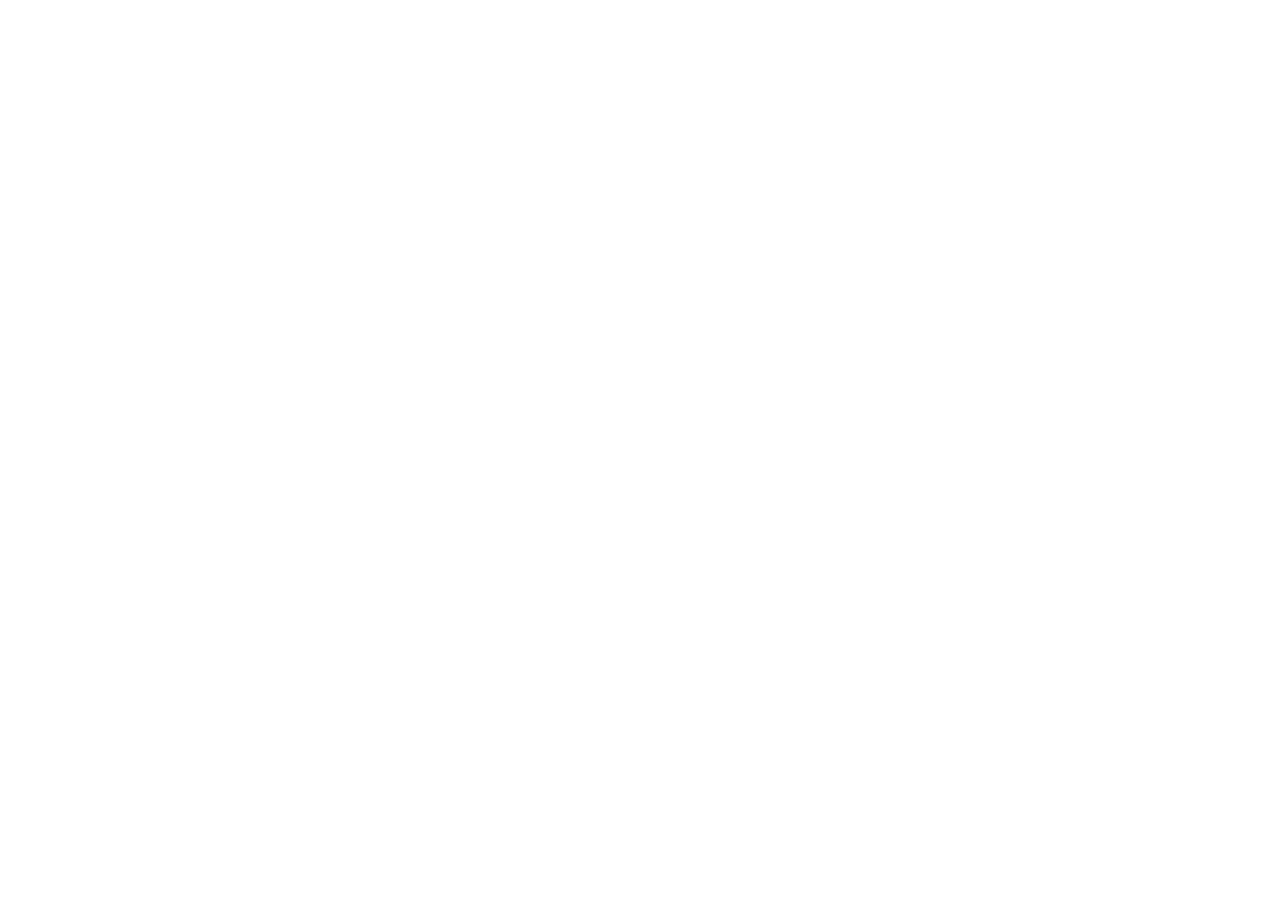
==== index.html @ bc51fc7c "Add files via upload" ====
<!DOCTYPE html>
<html>
  <head>
    <meta name="viewport" content="width=device-width, initial-scale=1.0, maximum-scale=1.0, user-scalable=0">
    <title>Request a Project!</title>
    <script async src="https://tally.so/widgets/embed.js"></script>
    <style>
      html, body { 
        margin: 0; 
        height: 100%; 
        overflow: hidden; 
      }
      iframe { 
        position: absolute; 
        top: 0; 
        right: 0; 
        bottom: 0; 
        left: 0; 
        border: 0; 
      }
    </style>
  </head>
  <body>
    <iframe 
      data-tally-src="https://tally.so/embed/wgBX2O"
      width="100%" 
      height="100%" 
      frameborder="0" 
      marginheight="0" 
      marginwidth="0" 
      title="Request a Project!">
    </iframe>
  </body>
</html>
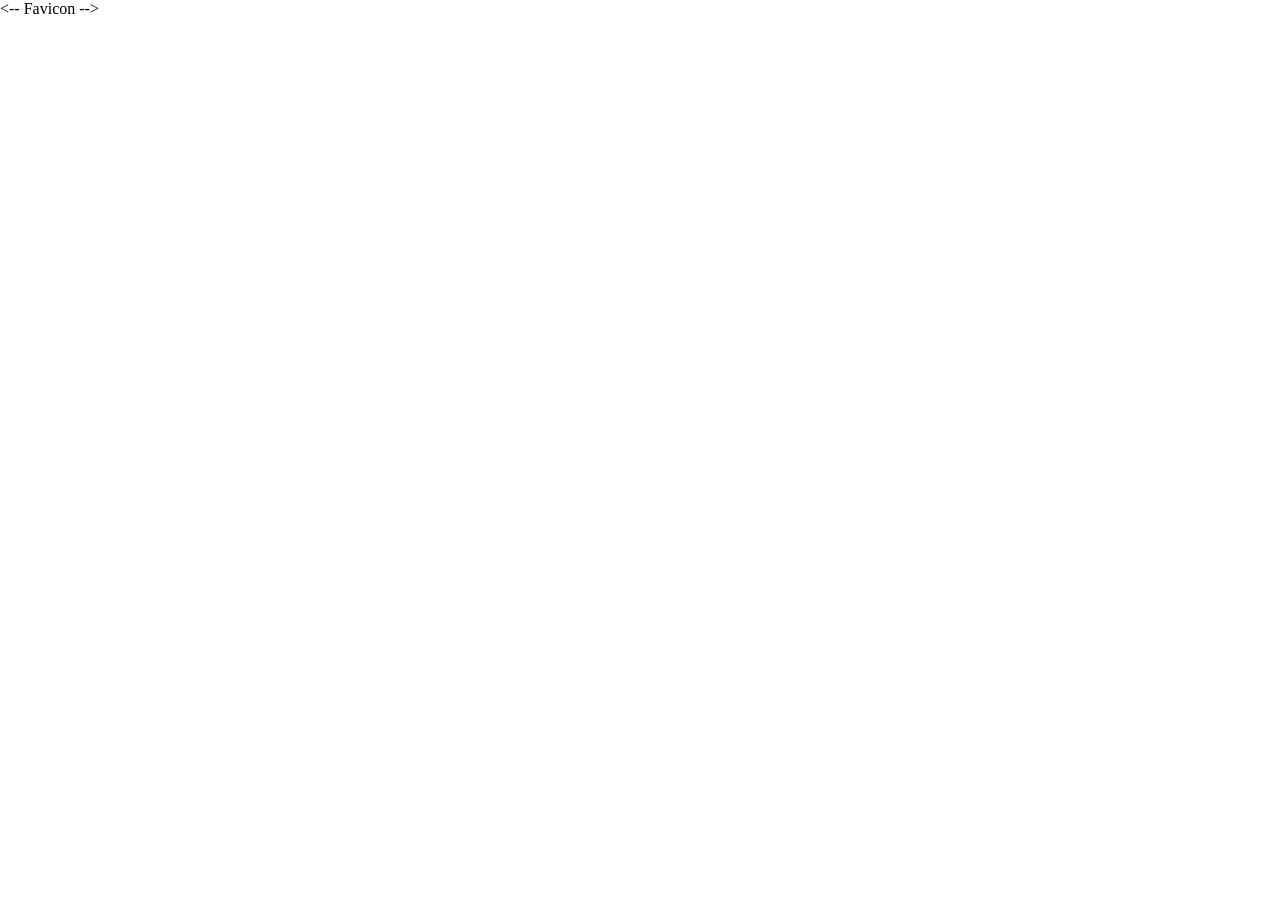
==== commit 9509f279: "index.html Tab Name Fix v2" ====
--- a/index.html
+++ b/index.html
@@ -2,7 +2,11 @@
 <html>
   <head>
     <meta name="viewport" content="width=device-width, initial-scale=1.0, maximum-scale=1.0, user-scalable=0">
-    <title>Request a Project!</title>
+    <title>Work with me!</title>
+
+    <-- Favicon -->
+    <link rel="icon" href="favicon.png" type="image/png">
+
     <script async src="https://tally.so/widgets/embed.js"></script>
     <style>
       html, body { 
@@ -28,7 +32,7 @@
       frameborder="0" 
       marginheight="0" 
       marginwidth="0" 
-      title="Request a Project!">
+      title="Work with me!">
     </iframe>
   </body>
-</html>+</html>
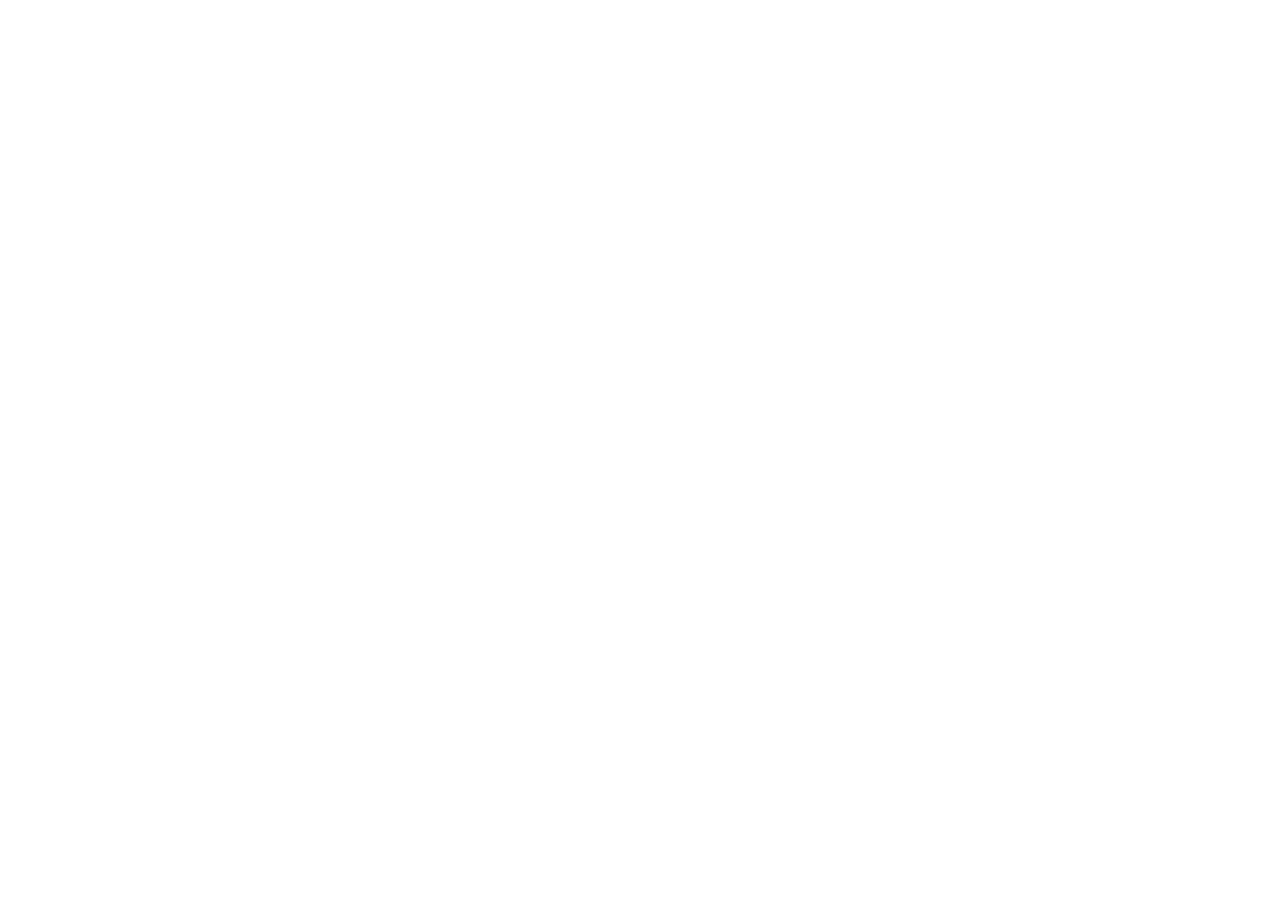
==== commit 66b17723: "index.html Tab name Fix v3" ====
--- a/index.html
+++ b/index.html
@@ -4,7 +4,7 @@
     <meta name="viewport" content="width=device-width, initial-scale=1.0, maximum-scale=1.0, user-scalable=0">
     <title>Work with me!</title>
 
-    <-- Favicon -->
+    <!-- Favicon -->
     <link rel="icon" href="favicon.png" type="image/png">
 
     <script async src="https://tally.so/widgets/embed.js"></script>
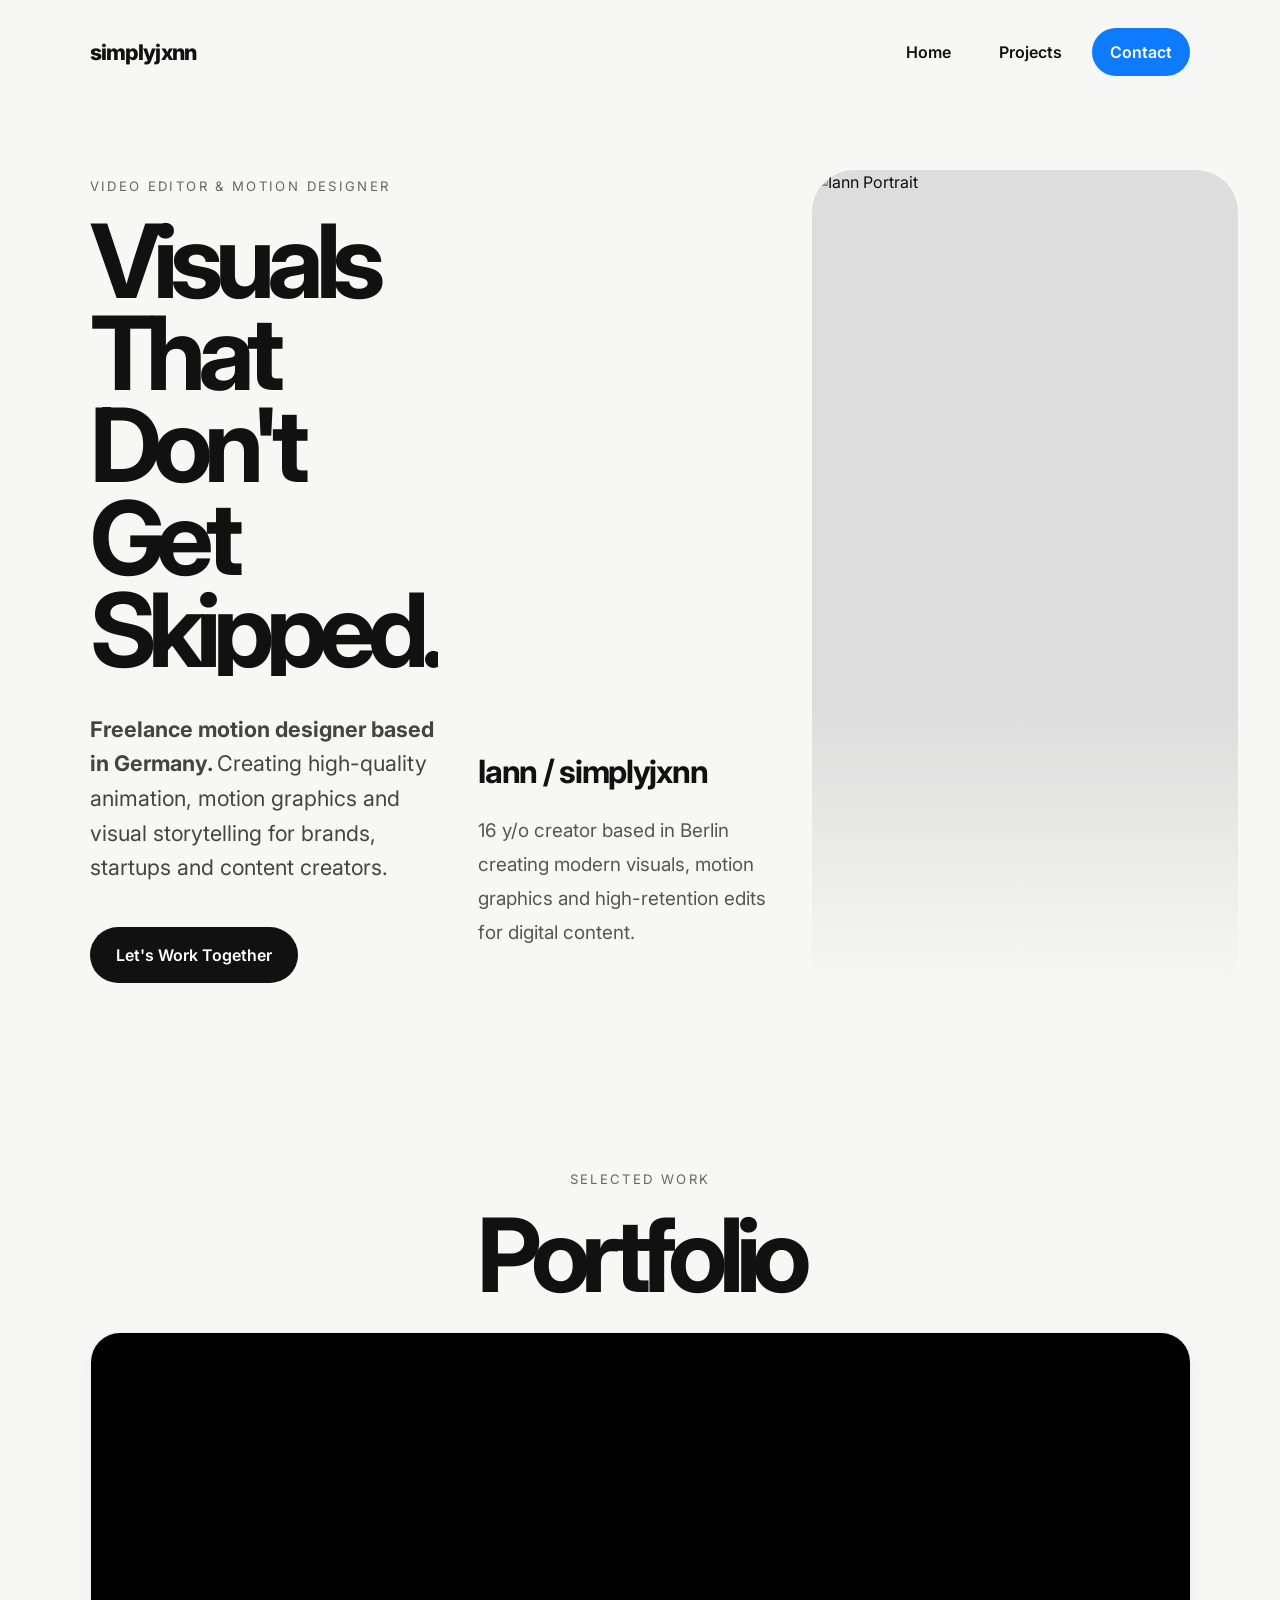
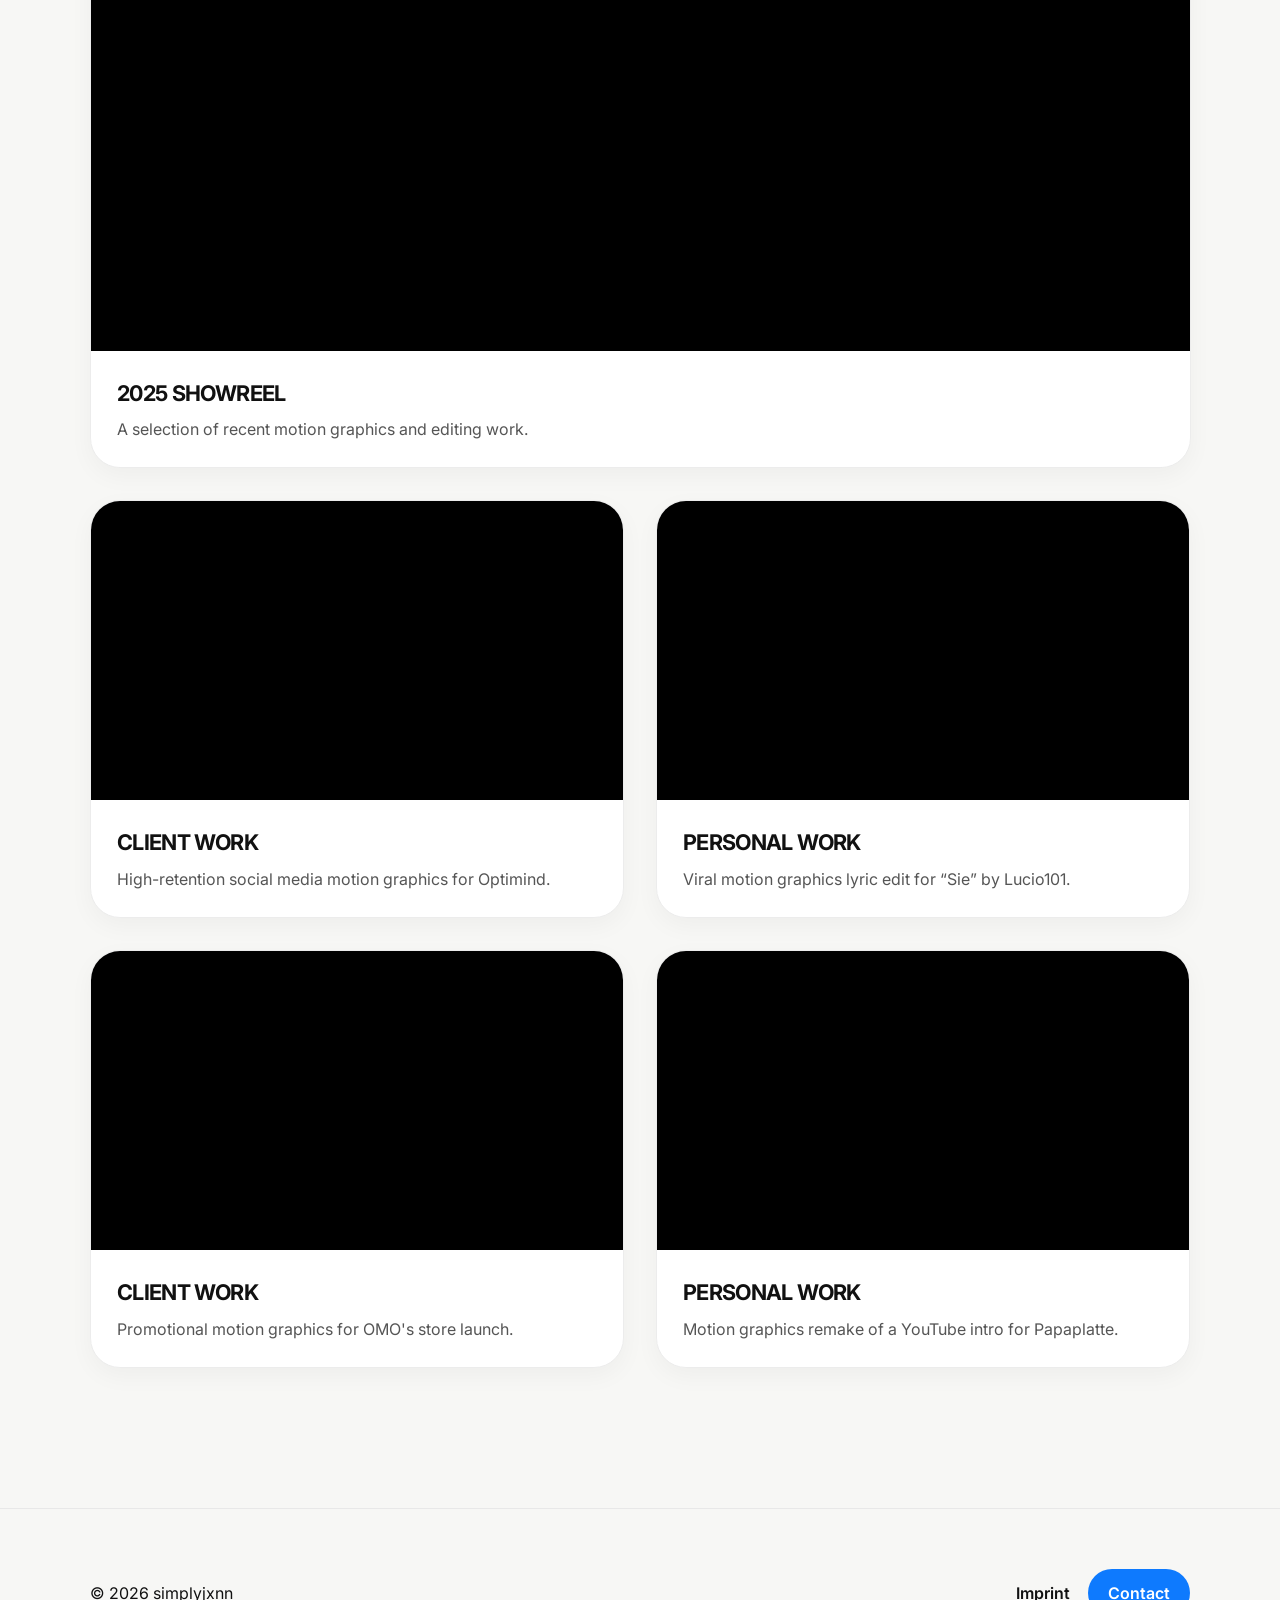
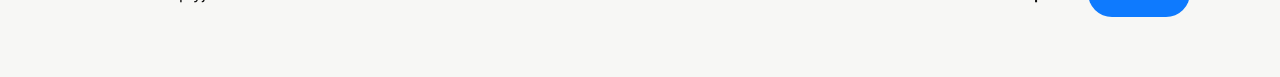
==== commit 3b0f2ae0: "Add files via upload" ====
--- a/index.html
+++ b/index.html
@@ -1,38 +1,400 @@
 <!DOCTYPE html>
-<html>
-  <head>
-    <meta name="viewport" content="width=device-width, initial-scale=1.0, maximum-scale=1.0, user-scalable=0">
-    <title>Work with me!</title>
-
-    <!-- Favicon -->
-    <link rel="icon" href="favicon.png" type="image/png">
-
-    <script async src="https://tally.so/widgets/embed.js"></script>
-    <style>
-      html, body { 
-        margin: 0; 
-        height: 100%; 
-        overflow: hidden; 
-      }
-      iframe { 
-        position: absolute; 
-        top: 0; 
-        right: 0; 
-        bottom: 0; 
-        left: 0; 
-        border: 0; 
-      }
-    </style>
-  </head>
-  <body>
-    <iframe 
-      data-tally-src="https://tally.so/embed/wgBX2O"
-      width="100%" 
-      height="100%" 
-      frameborder="0" 
-      marginheight="0" 
-      marginwidth="0" 
-      title="Work with me!">
-    </iframe>
-  </body>
-</html>
+<html lang="en">
+<head>
+
+  <meta charset="UTF-8" />
+
+  <meta
+    name="viewport"
+    content="width=device-width, initial-scale=1.0"
+  />
+
+  <!-- TITLE -->
+
+  <title>
+    simplyjxnn | Motion Graphics
+  </title>
+
+  <!-- SEO DESCRIPTION -->
+
+  <meta
+    name="description"
+    content="Freelance motion designer based in Germany. Creating high-quality animation, motion graphics and visual storytelling for brands, startups and content creators."
+  />
+
+  <!-- FAVICON -->
+
+  <link
+    rel="icon"
+    type="image/png"
+    href="images/favicon.png"
+  />
+
+  <!-- OPEN GRAPH -->
+
+  <meta
+    property="og:title"
+    content="Simplyjxnn | Motion Graphics"
+  />
+
+  <meta
+    property="og:description"
+    content="Freelance motion designer based in Germany. High-quality animation, motion graphics and visual storytelling for brands, startups and content creators."
+  />
+
+  <meta
+    property="og:image"
+    content="images/favicon.png"
+  />
+
+  <meta
+    property="og:type"
+    content="website"
+  />
+
+  <!-- STYLES -->
+
+  <link rel="stylesheet" href="styles.css" />
+
+  <!-- FONTS -->
+
+  <link rel="preconnect" href="https://fonts.googleapis.com">
+
+  <link rel="preconnect" href="https://fonts.gstatic.com" crossorigin>
+
+  <link
+    href="https://fonts.googleapis.com/css2?family=Inter:wght@400;500;600;700;800&display=swap"
+    rel="stylesheet"
+  >
+
+</head>
+
+<body>
+
+  <!-- LOADER -->
+
+  <div class="loader-wrapper">
+
+    <div class="loader-logo">
+      simplyjxnn
+    </div>
+
+  </div>
+
+  <!-- NAVBAR -->
+
+  <nav class="nav" id="navbar">
+
+    <a href="#top" class="logo">
+      simplyjxnn
+    </a>
+
+    <div class="nav-links">
+
+      <a href="#top">
+        Home
+      </a>
+
+      <a href="#projects">
+        Projects
+      </a>
+
+      <a href="contact.html" class="contact-nav">
+        Contact
+      </a>
+
+    </div>
+
+  </nav>
+
+  <!-- HERO -->
+
+  <section class="hero" id="top">
+
+    <div class="hero-layout">
+
+      <div class="hero-content">
+
+        <p class="small-label">
+          VIDEO EDITOR & MOTION DESIGNER
+        </p>
+
+        <h1>
+          Visuals That<br>
+          Don't Get Skipped.
+        </h1>
+
+        <p class="hero-text">
+
+          <strong>
+            Freelance motion designer based in Germany.
+          </strong>
+
+          Creating high-quality animation, motion graphics and
+          visual storytelling for brands, startups and content creators.
+
+        </p>
+
+        <a href="contact.html" class="hero-button">
+          Let's Work Together
+        </a>
+
+      </div>
+
+      <!-- ABOUT -->
+
+      <div class="about-preview">
+
+        <div class="about-info">
+
+          <h3>
+            Iann / simplyjxnn
+          </h3>
+
+          <p>
+            16 y/o creator based in Berlin creating modern visuals,
+            motion graphics and high-retention edits for digital content.
+          </p>
+
+        </div>
+
+        <div class="about-image-wrapper">
+
+          <img
+            src="images/portrait.png"
+            alt="Iann Portrait"
+            class="about-image"
+          >
+
+          <div class="about-image-fade"></div>
+
+        </div>
+
+      </div>
+
+    </div>
+
+  </section>
+
+  <!-- PROJECTS TITLE -->
+
+  <section
+    class="portfolio-title-section reveal"
+    id="projects"
+  >
+
+    <p class="small-label">
+      SELECTED WORK
+    </p>
+
+    <h2>
+      Portfolio
+    </h2>
+
+  </section>
+
+  <!-- PROJECTS -->
+
+  <section class="portfolio-section">
+
+    <!-- SHOWREEL -->
+
+    <div class="featured-wrapper">
+
+      <div class="video-card reveal featured">
+
+        <video
+          controls
+          preload="none"
+          playsinline
+          poster="images/thumb-showreel.jpeg"
+        >
+
+          <source
+            src="https://res.cloudinary.com/dghoixwym/video/upload/q_auto,f_auto/v1779396638/showreel.mp4"
+            type="video/mp4"
+          >
+
+        </video>
+
+        <div class="video-info">
+
+          <h2>
+            2025 SHOWREEL
+          </h2>
+
+          <p>
+            A selection of recent motion graphics
+            and editing work.
+          </p>
+
+        </div>
+
+      </div>
+
+    </div>
+
+    <!-- VIDEO GRID -->
+
+    <div class="video-grid">
+
+      <!-- VIDEO 01 -->
+
+      <div class="video-card reveal">
+
+        <video
+          controls
+          preload="none"
+          playsinline
+          poster="images/thumb-01.jpeg"
+        >
+
+          <source
+            src="https://res.cloudinary.com/dghoixwym/video/upload/q_auto,f_auto/v1779396652/video01.mp4"
+            type="video/mp4"
+          >
+
+        </video>
+
+        <div class="video-info">
+
+          <h3>
+            CLIENT WORK
+          </h3>
+
+          <p>
+            High-retention social media motion graphics for Optimind.
+          </p>
+
+        </div>
+
+      </div>
+
+      <!-- VIDEO 02 -->
+
+      <div class="video-card reveal">
+
+        <video
+          controls
+          preload="none"
+          playsinline
+          poster="images/thumb-02.jpeg"
+        >
+
+          <source
+            src="https://res.cloudinary.com/dghoixwym/video/upload/q_auto,f_auto/v1779396640/video02.mp4"
+            type="video/mp4"
+          >
+
+        </video>
+
+        <div class="video-info">
+
+          <h3>
+            PERSONAL WORK
+          </h3>
+
+          <p>
+            Viral motion graphics lyric edit for “Sie” by Lucio101.
+          </p>
+
+        </div>
+
+      </div>
+
+      <!-- VIDEO 03 -->
+
+      <div class="video-card reveal">
+
+        <video
+          controls
+          preload="none"
+          playsinline
+          poster="images/thumb-03.jpeg"
+        >
+
+          <source
+            src="https://res.cloudinary.com/dghoixwym/video/upload/q_auto,f_auto/v1779396641/video03.mp4"
+            type="video/mp4"
+          >
+
+        </video>
+
+        <div class="video-info">
+
+          <h3>
+            CLIENT WORK
+          </h3>
+
+          <p>
+            Promotional motion graphics for OMO's store launch.
+          </p>
+
+        </div>
+
+      </div>
+
+      <!-- VIDEO 04 -->
+
+      <div class="video-card reveal">
+
+        <video
+          controls
+          preload="none"
+          playsinline
+          poster="images/thumb-04.jpeg"
+        >
+
+          <source
+            src="https://res.cloudinary.com/dghoixwym/video/upload/q_auto,f_auto/v1779396643/video04.mp4"
+            type="video/mp4"
+          >
+
+        </video>
+
+        <div class="video-info">
+
+          <h3>
+            PERSONAL WORK
+          </h3>
+
+          <p>
+            Motion graphics remake of a YouTube intro for Papaplatte.
+          </p>
+
+        </div>
+
+      </div>
+
+    </div>
+
+  </section>
+
+  <!-- FOOTER -->
+
+  <footer class="footer">
+
+    <p>
+      © 2026 simplyjxnn
+    </p>
+
+    <div class="footer-right">
+
+      <a href="imprint.html" class="imprint-link">
+        Imprint
+      </a>
+
+      <a href="contact.html" class="footer-button">
+        Contact
+      </a>
+
+    </div>
+
+  </footer>
+
+  <!-- SCRIPT -->
+
+  <script src="script.js"></script>
+
+</body>
+</html>
--- a/styles.css
+++ b/styles.css
@@ -0,0 +1,849 @@
+*{
+  margin:0;
+  padding:0;
+  box-sizing:border-box;
+}
+
+html{
+  scroll-behavior:smooth;
+}
+
+body{
+  font-family:'Inter',sans-serif;
+  background:#f7f7f5;
+  color:#111;
+  line-height:1.5;
+  overflow-x:hidden;
+}
+
+/* HERO LOAD */
+
+body.loaded .hero-content{
+  opacity:1;
+  transform:translateY(0);
+}
+
+/* MEDIA */
+
+img,
+video{
+  width:100%;
+  display:block;
+}
+
+video{
+  background:#000;
+}
+
+/* NAVBAR */
+
+.nav{
+  position:absolute;
+  top:0;
+  left:0;
+  width:100%;
+
+  display:flex;
+  justify-content:space-between;
+  align-items:center;
+
+  padding:28px 7%;
+
+  z-index:9999;
+
+  transition:
+  opacity .35s ease,
+  transform .4s ease,
+  background .35s ease,
+  box-shadow .35s ease,
+  padding .35s ease,
+  width .35s ease;
+}
+
+/* FLOATING NAVBAR */
+
+.nav.scrolled{
+  position:fixed;
+
+  top:20px;
+  left:50%;
+
+  transform:
+  translateX(-50%)
+  translateY(-140%);
+
+  width:86%;
+  max-width:1180px;
+
+  padding:16px 24px;
+
+  background:rgba(255,255,255,.72);
+
+  backdrop-filter:blur(18px);
+
+  border-radius:999px;
+
+  box-shadow:
+  0 10px 40px rgba(0,0,0,0.05);
+
+  opacity:0;
+}
+
+.nav.scrolled.show{
+  transform:
+  translateX(-50%)
+  translateY(0);
+
+  opacity:1;
+}
+
+/* LOGO */
+
+.logo{
+  text-decoration:none;
+  color:#111;
+
+  font-size:1.35rem;
+  font-weight:800;
+
+  letter-spacing:-0.04em;
+}
+
+/* LINKS */
+
+.nav-links{
+  display:flex;
+  align-items:center;
+  gap:12px;
+}
+
+.nav-links a{
+  text-decoration:none;
+  color:#111;
+
+  font-weight:600;
+
+  padding:12px 18px;
+
+  border-radius:999px;
+
+  transition:
+  background .25s ease,
+  opacity .25s ease;
+}
+
+.nav-links a:hover{
+  background:rgba(0,0,0,0.05);
+}
+
+/* CONTACT BUTTON */
+
+.contact-nav{
+  background:#0E7AFE;
+  color:#fff !important;
+}
+
+.contact-nav:hover{
+  background:#0a67d5 !important;
+  color:#fff !important;
+}
+
+/* HERO */
+
+.hero{
+  min-height:100vh;
+  padding:170px 7% 40px;
+}
+
+.hero-layout{
+  display:grid;
+  grid-template-columns:1fr 760px;
+  gap:40px;
+  align-items:center;
+}
+
+.hero-content{
+  max-width:760px;
+
+  opacity:0;
+  transform:translateY(30px);
+
+  transition:
+  opacity 1.2s ease,
+  transform 1.2s ease;
+}
+
+.small-label{
+  font-size:.82rem;
+  letter-spacing:.18em;
+  color:#666;
+  margin-bottom:18px;
+}
+
+.hero h1{
+  font-size:clamp(4rem,8vw,7.8rem);
+
+  line-height:.9;
+
+  letter-spacing:-0.08em;
+
+  margin-bottom:30px;
+
+  position:relative;
+
+  display:inline-block;
+
+  color:#111;
+
+  overflow:hidden;
+}
+
+/* SHINE EFFECT */
+
+.hero h1::after{
+  content:"";
+
+  position:absolute;
+
+  inset:0;
+
+  background:
+  linear-gradient(
+    115deg,
+    transparent 35%,
+    rgba(255,255,255,.22) 50%,
+    transparent 65%
+  );
+
+  width:220%;
+
+  transform:translateX(-120%);
+
+  animation:heroShine 5s linear infinite;
+
+  pointer-events:none;
+}
+
+@keyframes heroShine{
+
+  0%{
+    transform:translateX(-120%);
+  }
+
+  100%{
+    transform:translateX(120%);
+  }
+
+}
+
+.hero-text{
+  font-size:1.35rem;
+  color:#444;
+
+  max-width:640px;
+
+  line-height:1.6;
+
+  margin-bottom:42px;
+}
+
+.hero-button{
+  display:inline-flex;
+
+  align-items:center;
+  justify-content:center;
+
+  padding:16px 26px;
+
+  border-radius:999px;
+
+  background:#111;
+  color:#fff;
+
+  text-decoration:none;
+
+  font-weight:600;
+
+  transition:
+  transform .3s ease,
+  opacity .3s ease;
+}
+
+.hero-button:hover{
+  transform:translateY(-2px);
+  opacity:.9;
+}
+
+/* ABOUT */
+
+.about-preview{
+  display:flex;
+  align-items:flex-end;
+  justify-content:flex-end;
+
+  gap:34px;
+
+  width:100%;
+}
+
+.about-info{
+  max-width:300px;
+  padding-bottom:40px;
+}
+
+.about-info h3{
+  font-size:2rem;
+  letter-spacing:-0.04em;
+  margin-bottom:18px;
+}
+
+.about-info p{
+  color:#555;
+  font-size:1.18rem;
+  line-height:1.8;
+}
+
+.about-image-wrapper{
+  position:relative;
+
+  width:520px;
+  height:820px;
+
+  overflow:hidden;
+
+  border-radius:42px;
+
+  background:#ddd;
+}
+
+.about-image{
+  width:100%;
+  height:100%;
+  object-fit:cover;
+}
+
+.about-image-fade{
+  position:absolute;
+
+  left:0;
+  right:0;
+  bottom:0;
+
+  height:34%;
+
+  background:
+  linear-gradient(
+    to bottom,
+    rgba(247,247,245,0) 0%,
+    rgba(247,247,245,1) 100%
+  );
+
+  pointer-events:none;
+}
+
+/* PORTFOLIO */
+
+.portfolio-title-section{
+  padding:140px 7% 30px;
+
+  text-align:center;
+
+  scroll-margin-top:120px;
+}
+
+.portfolio-title-section h2{
+  font-size:clamp(4rem,8vw,7rem);
+
+  line-height:.92;
+
+  letter-spacing:-0.08em;
+}
+
+.portfolio-section{
+  padding:0 7% 140px;
+}
+
+/* SHOWREEL */
+
+.featured-wrapper{
+  width:100%;
+
+  display:flex;
+  justify-content:center;
+
+  margin-bottom:32px;
+}
+
+.featured{
+  width:100%;
+  max-width:1180px;
+}
+
+/* GRID */
+
+.video-grid{
+  display:grid;
+  grid-template-columns:repeat(2,1fr);
+  gap:32px;
+}
+
+/* VIDEO CARDS */
+
+.video-card{
+  position:relative;
+
+  background:#fff;
+
+  border-radius:30px;
+
+  overflow:hidden;
+
+  border:1px solid #ececec;
+
+  opacity:0;
+  transform:translateY(50px);
+
+  box-shadow:
+  0 8px 24px rgba(0,0,0,0.04);
+
+  transition:
+  opacity .9s ease,
+  transform .9s cubic-bezier(.22,1,.36,1),
+  box-shadow .45s cubic-bezier(.22,1,.36,1),
+  border-color .45s ease;
+
+  will-change:
+  transform,
+  opacity,
+  box-shadow;
+
+  backface-visibility:hidden;
+
+  isolation:isolate;
+
+  cursor:pointer;
+}
+
+/* REVEAL */
+
+.video-card.active{
+  opacity:1;
+  transform:translateY(0);
+}
+
+/* HOVER */
+
+.video-card.active:hover{
+  transform:translateY(-12px);
+
+  box-shadow:
+  0 35px 80px rgba(0,0,0,0.11);
+
+  border-color:#e4e4e4;
+}
+
+/* VIDEO */
+
+.video-card video{
+  width:100%;
+  aspect-ratio:16/9;
+
+  object-fit:contain;
+
+  background:#000;
+
+  pointer-events:auto;
+}
+
+/* SHOWREEL VIDEO */
+
+.featured video{
+  width:100%;
+  aspect-ratio:16/9;
+  object-fit:contain;
+}
+
+/* INFO */
+
+.video-info{
+  padding:26px;
+}
+
+.video-info h2,
+.video-info h3{
+  margin-bottom:8px;
+
+  letter-spacing:-0.03em;
+
+  font-size:1.35rem;
+}
+
+.video-info p{
+  color:#555;
+}
+
+/* FOOTER */
+
+.footer{
+  padding:60px 7%;
+
+  display:flex;
+  justify-content:space-between;
+  align-items:center;
+
+  border-top:1px solid #e8e8e8;
+}
+
+.footer-right{
+  display:flex;
+  align-items:center;
+  gap:18px;
+}
+
+.imprint-link{
+  text-decoration:none;
+  color:#111;
+  font-weight:600;
+}
+
+.footer-button{
+  text-decoration:none;
+
+  background:#0E7AFE;
+  color:#fff;
+
+  padding:12px 20px;
+
+  border-radius:999px;
+
+  font-weight:600;
+}
+
+/* CONTACT */
+
+.contact-page{
+  width:100%;
+  height:100vh;
+
+  overflow:hidden;
+
+  background:#f7f7f5;
+}
+
+.contact-frame{
+  position:fixed;
+  inset:0;
+
+  width:100%;
+  height:100vh;
+
+  border:none;
+}
+
+/* IMPRINT */
+
+.imprint-section{
+  min-height:100vh;
+  padding:180px 7% 120px;
+}
+
+.imprint-content{
+  max-width:700px;
+}
+
+.imprint-content a{
+  color:#3b82f6;
+  text-decoration:none;
+}
+
+/* BACK BUTTON */
+
+.back-button{
+  position:fixed;
+
+  top:24px;
+  left:24px;
+
+  text-decoration:none;
+
+  color:#111;
+
+  font-weight:600;
+
+  border:1px solid #ddd;
+
+  padding:12px 18px;
+
+  border-radius:999px;
+
+  background:rgba(255,255,255,.75);
+
+  backdrop-filter:blur(18px);
+
+  z-index:9999;
+}
+
+/* LOADER */
+
+.loader-wrapper{
+  position:fixed;
+  inset:0;
+
+  background:#f7f7f5;
+
+  z-index:99999;
+
+  display:flex;
+  align-items:center;
+  justify-content:center;
+
+  transition:
+  opacity .8s ease,
+  visibility .8s ease;
+}
+
+.loader-wrapper.hidden{
+  opacity:0;
+  visibility:hidden;
+}
+
+.loader-logo{
+  font-size:1.2rem;
+  font-weight:800;
+
+  letter-spacing:-0.04em;
+
+  position:relative;
+  overflow:hidden;
+}
+
+.loader-logo::after{
+  content:"";
+
+  position:absolute;
+  inset:0;
+
+  background:
+  linear-gradient(
+    90deg,
+    transparent,
+    rgba(255,255,255,.9),
+    transparent
+  );
+
+  animation:loaderShine 1.6s linear infinite;
+}
+
+@keyframes loaderShine{
+
+  0%{
+    transform:translateX(-150%);
+  }
+
+  100%{
+    transform:translateX(150%);
+  }
+
+}
+
+/* RESPONSIVE */
+
+@media(max-width:1200px){
+
+  .hero-layout{
+    grid-template-columns:1fr;
+  }
+
+  .about-preview{
+    justify-content:flex-start;
+  }
+
+}
+
+@media(max-width:768px){
+
+  .nav{
+    padding:20px 5%;
+  }
+
+  .nav.scrolled{
+    width:92%;
+  }
+
+  .logo{
+    font-size:1.1rem;
+  }
+
+  .nav-links{
+    gap:8px;
+  }
+
+  .nav-links a{
+    padding:10px 14px;
+    font-size:.92rem;
+  }
+
+  .hero{
+    padding:150px 7% 70px;
+  }
+
+  .hero h1{
+    font-size:4.3rem;
+  }
+
+  .about-preview{
+    flex-direction:column;
+    align-items:flex-start;
+  }
+
+  .about-image-wrapper{
+    width:100%;
+    max-width:420px;
+    height:620px;
+  }
+
+  .video-grid{
+    grid-template-columns:1fr;
+  }
+
+  .featured{
+    max-width:100%;
+  }
+
+}
+
+/* MOBILE FIXES */
+
+@media(max-width:768px){
+
+  /* NAVBAR */
+
+  .nav{
+    padding:20px 5%;
+  }
+
+  .nav.scrolled{
+    width:92%;
+    padding:14px 18px;
+  }
+
+  .logo{
+    font-size:1rem;
+  }
+
+  .nav-links{
+    gap:6px;
+  }
+
+  .nav-links a{
+    padding:10px 14px;
+    font-size:.9rem;
+  }
+
+  /* BACK BUTTON */
+
+  .back-button{
+    top:18px;
+    left:18px;
+
+    padding:10px 16px;
+
+    font-size:.95rem;
+
+    z-index:10000;
+  }
+
+  /* HERO */
+
+  .hero{
+    padding:140px 7% 70px;
+  }
+
+  .hero-layout{
+    grid-template-columns:1fr;
+    gap:60px;
+  }
+
+  .hero-content{
+    width:100%;
+  }
+
+  .hero h1{
+    font-size:3.7rem;
+    line-height:.95;
+  }
+
+  .hero-text{
+    font-size:1.05rem;
+  }
+
+  /* ABOUT SECTION */
+
+  .about-preview{
+    flex-direction:column;
+    align-items:flex-start;
+    gap:28px;
+  }
+
+  .about-info{
+    max-width:100%;
+    padding-bottom:0;
+  }
+
+  .about-info h3{
+    font-size:1.7rem;
+  }
+
+  .about-info p{
+    font-size:1rem;
+    line-height:1.7;
+  }
+
+  .about-image-wrapper{
+    width:100%;
+    max-width:100%;
+    height:auto;
+    aspect-ratio:3/4;
+  }
+
+  /* PORTFOLIO */
+
+  .portfolio-title-section{
+    padding:100px 7% 24px;
+  }
+
+  .portfolio-title-section h2{
+    font-size:3.5rem;
+  }
+
+  /* VIDEOS */
+
+  .video-grid{
+    grid-template-columns:1fr;
+    gap:24px;
+  }
+
+  .video-info{
+    padding:22px;
+  }
+
+  .video-info h2,
+  .video-info h3{
+    font-size:1.15rem;
+  }
+
+  .video-info p{
+    font-size:.95rem;
+  }
+
+  /* FOOTER */
+
+  .footer{
+    flex-direction:column;
+    align-items:flex-start;
+    gap:22px;
+
+    padding:40px 7%;
+  }
+
+}
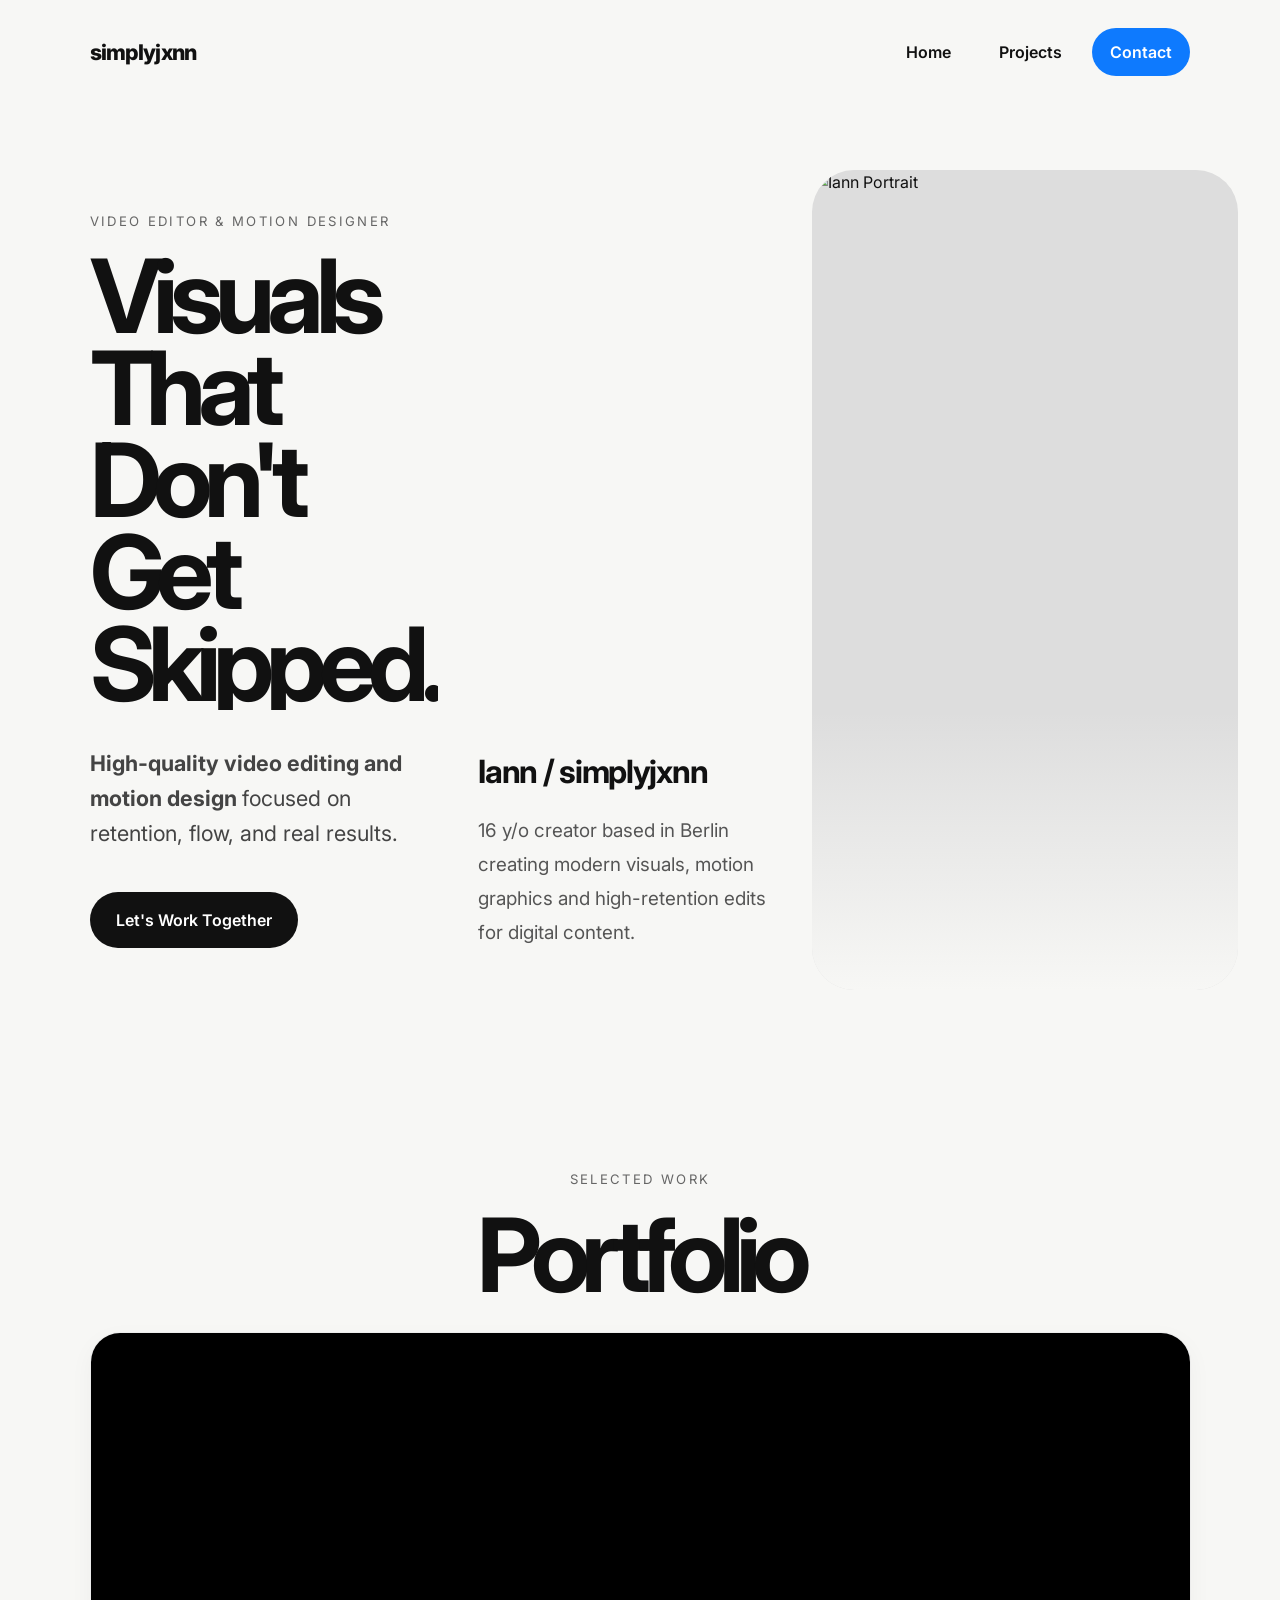
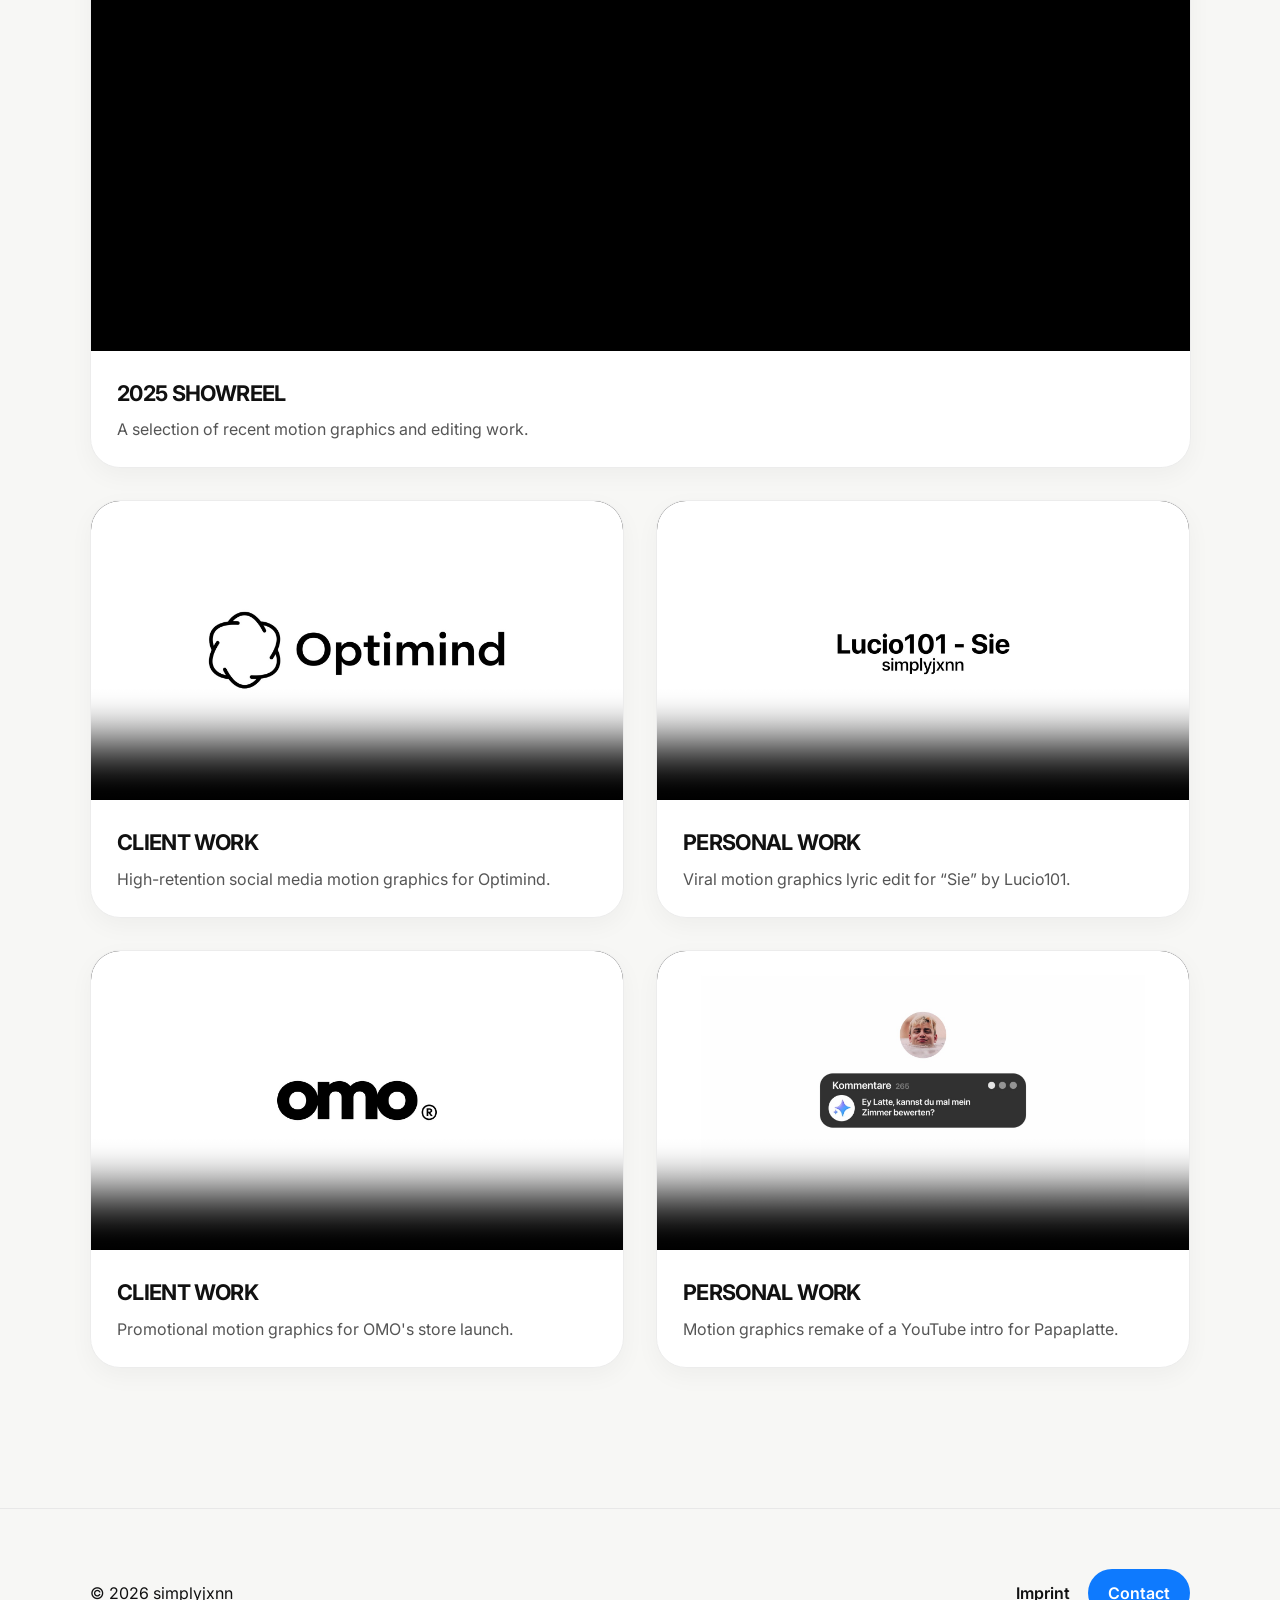
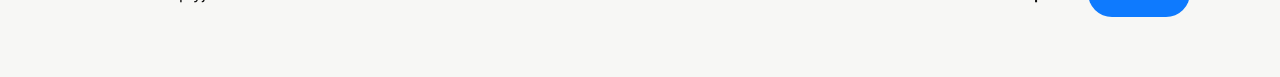
==== commit 1460d67f: "Update index.html" ====
--- a/index.html
+++ b/index.html
@@ -127,11 +127,10 @@
         <p class="hero-text">
 
           <strong>
-            Freelance motion designer based in Germany.
+            High-quality video editing and motion design
           </strong>
 
-          Creating high-quality animation, motion graphics and
-          visual storytelling for brands, startups and content creators.
+          focused on retention, flow, and real results.
 
         </p>
 
@@ -397,4 +396,4 @@
   <script src="script.js"></script>
 
 </body>
-</html>+</html>
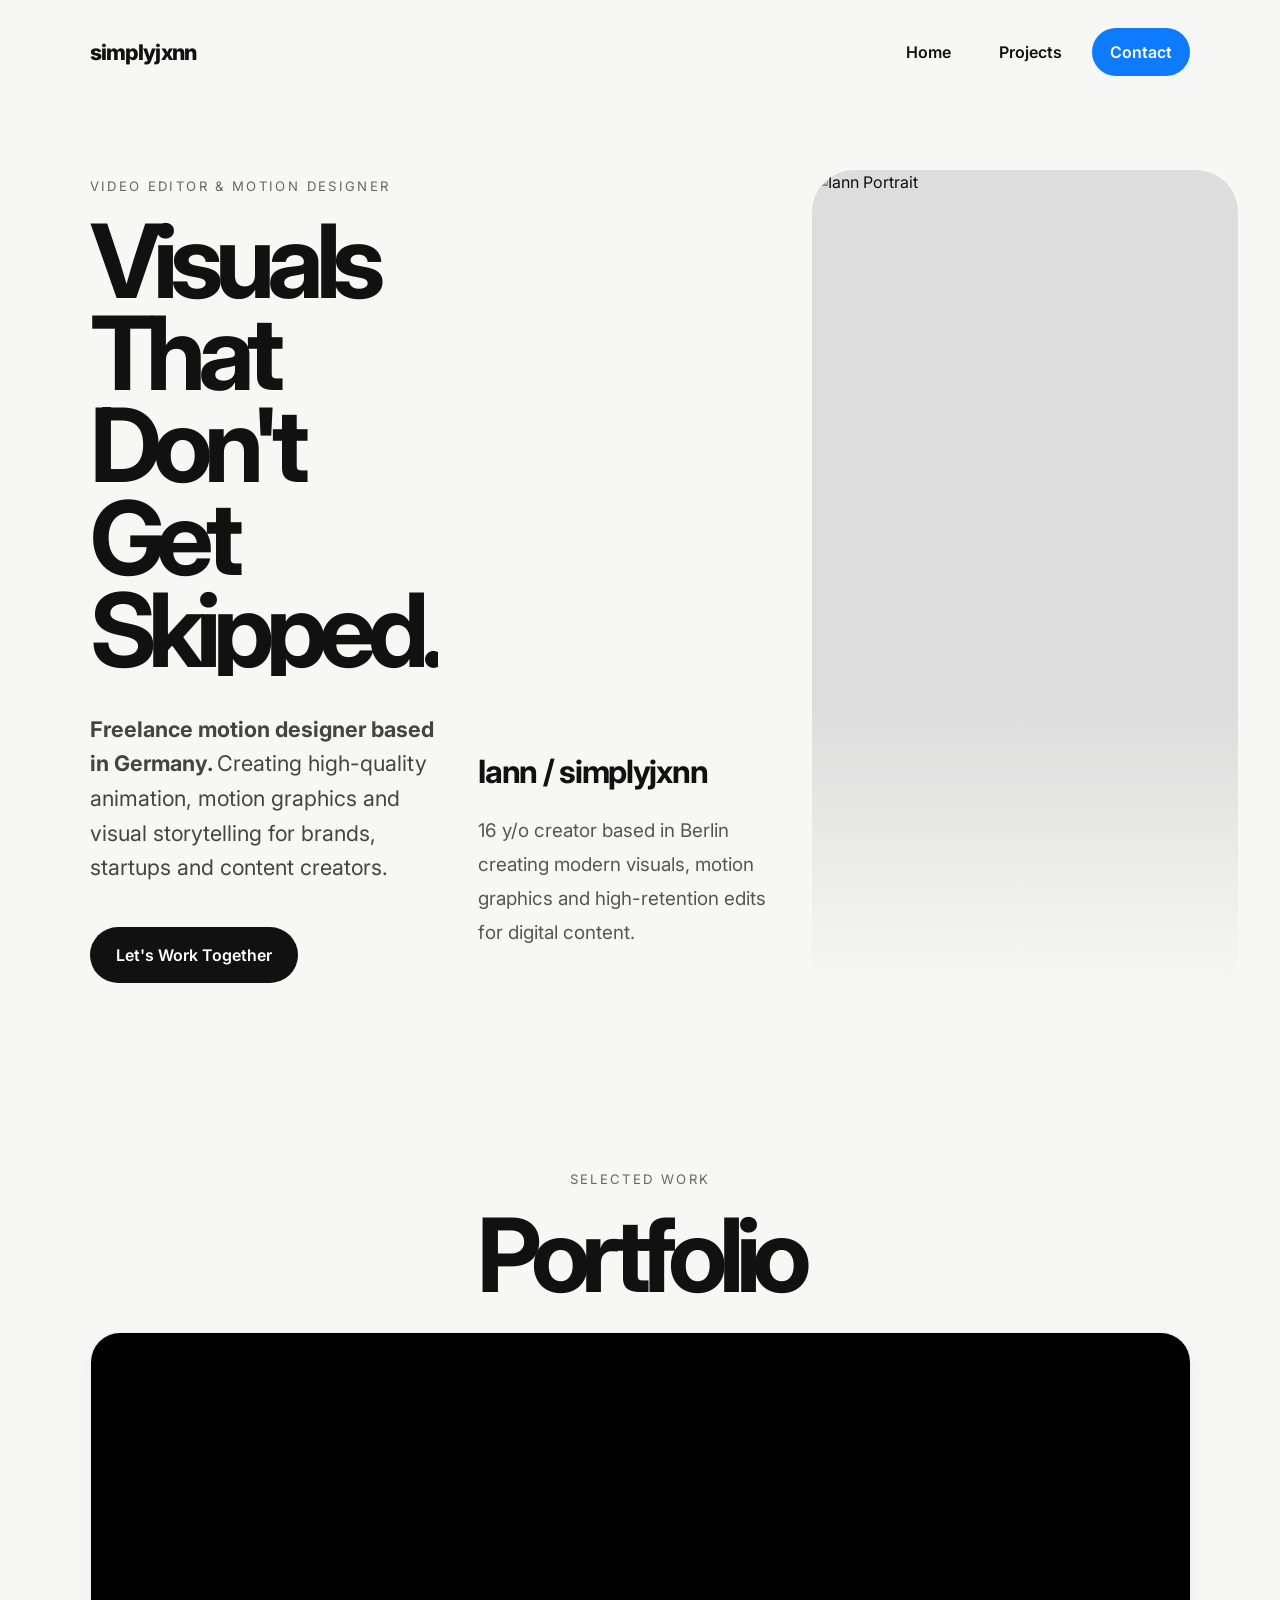
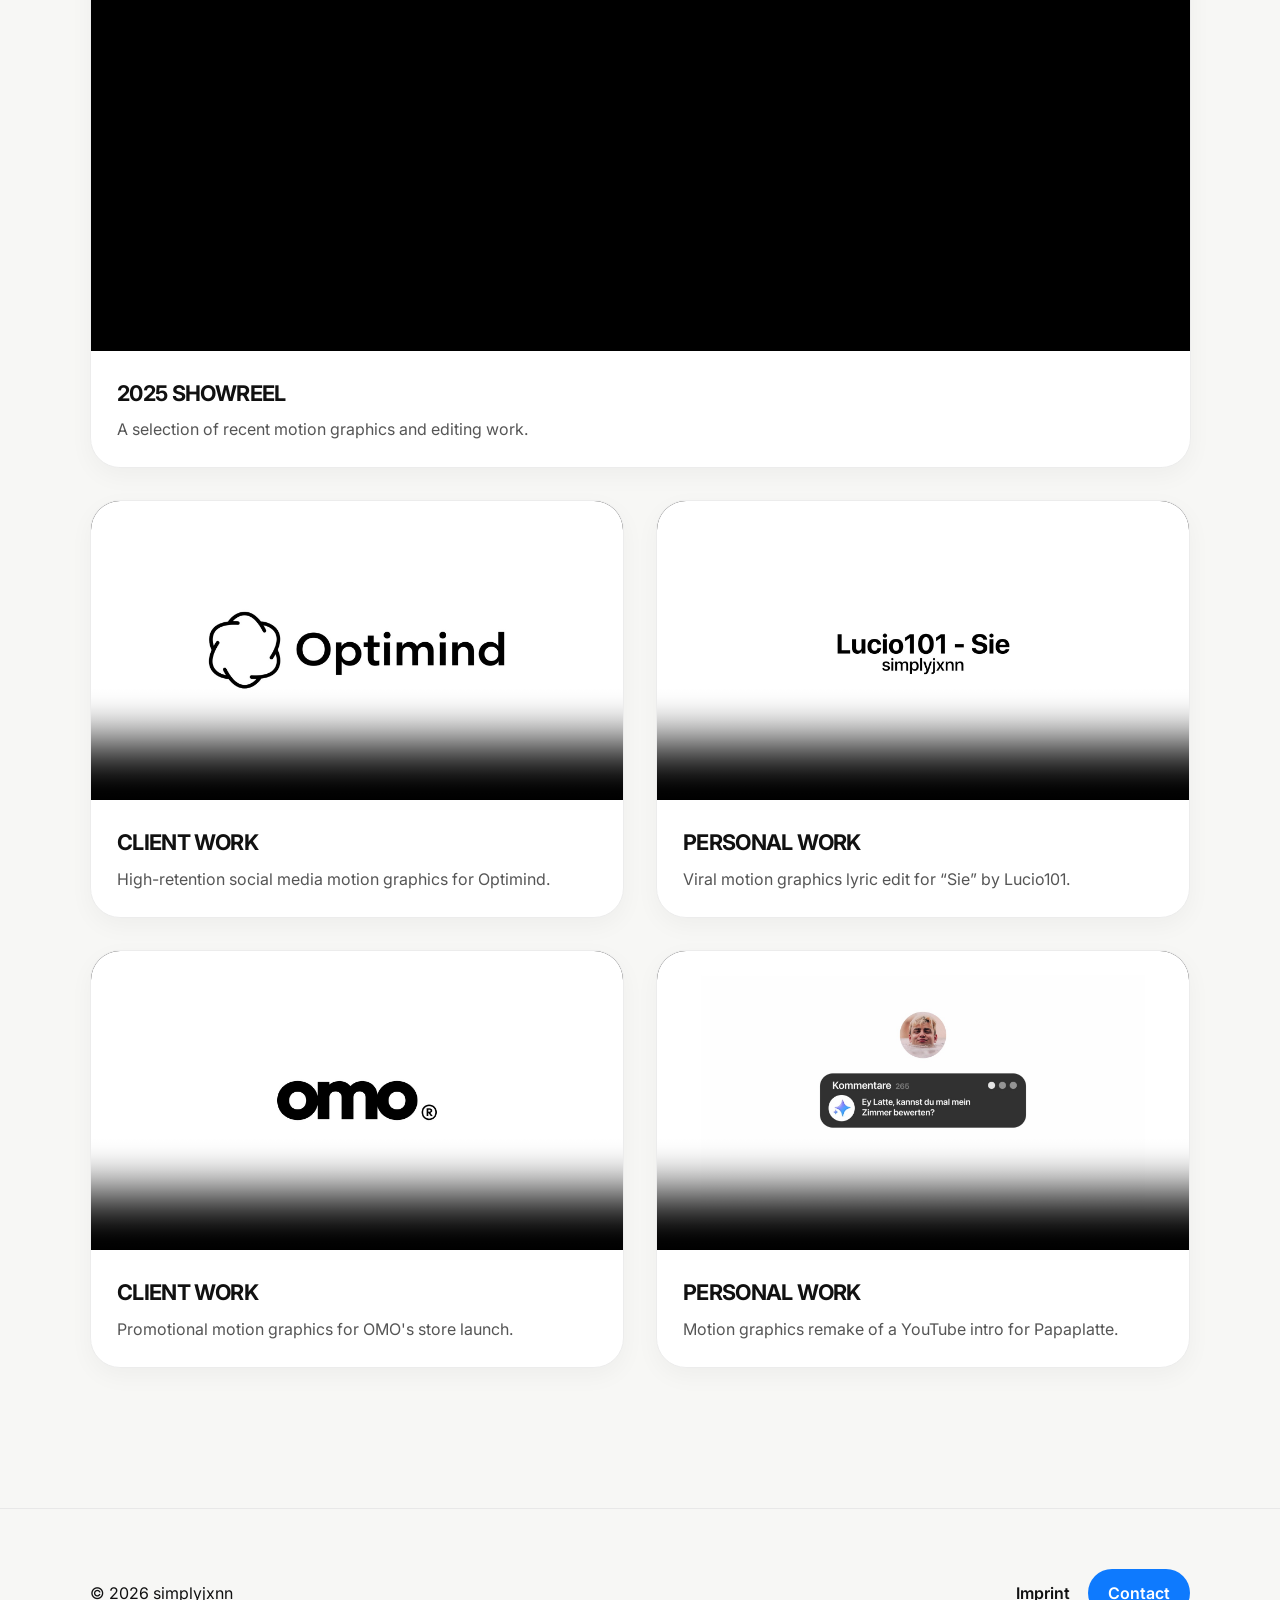
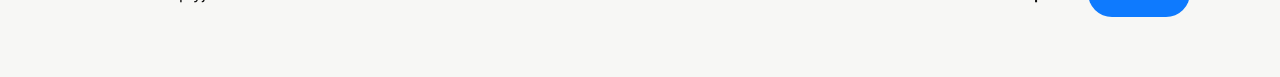
==== commit 42efb1d6: "Update index.html" ====
--- a/index.html
+++ b/index.html
@@ -1,6 +1,32 @@
 <!DOCTYPE html>
 <html lang="en">
 <head>
+
+  <!-- GOOGLE TAG MANAGER -->
+
+  <script>
+    (function(w,d,s,l,i){
+      w[l]=w[l]||[];
+      w[l].push({
+        'gtm.start': new Date().getTime(),
+        event:'gtm.js'
+      });
+
+      var f=d.getElementsByTagName(s)[0],
+      j=d.createElement(s),
+      dl=l!='dataLayer'?'&l='+l:'';
+
+      j.async=true;
+
+      j.src=
+      'https://www.googletagmanager.com/gtm.js?id='+i+dl;
+
+      f.parentNode.insertBefore(j,f);
+
+    })(window,document,'script','dataLayer','GTM-TWHL6KQN');
+  </script>
+
+  <!-- END GOOGLE TAG MANAGER -->
 
   <meta charset="UTF-8" />
 
@@ -34,7 +60,7 @@
 
   <meta
     property="og:title"
-    content="Simplyjxnn | Motion Graphics"
+    content="simplyjxnn | Motion Graphics"
   />
 
   <meta
@@ -71,6 +97,19 @@
 
 <body>
 
+  <!-- GOOGLE TAG MANAGER (NOSCRIPT) -->
+
+  <noscript>
+    <iframe
+      src="https://www.googletagmanager.com/ns.html?id=GTM-TWHL6KQN"
+      height="0"
+      width="0"
+      style="display:none;visibility:hidden"
+    ></iframe>
+  </noscript>
+
+  <!-- END GOOGLE TAG MANAGER (NOSCRIPT) -->
+
   <!-- LOADER -->
 
   <div class="loader-wrapper">
@@ -127,10 +166,12 @@
         <p class="hero-text">
 
           <strong>
-            High-quality video editing and motion design
+            Freelance motion designer based in Germany.
           </strong>
 
-          focused on retention, flow, and real results.
+          Creating high-quality animation, motion graphics
+          and visual storytelling for brands, startups and
+          content creators.
 
         </p>
 
